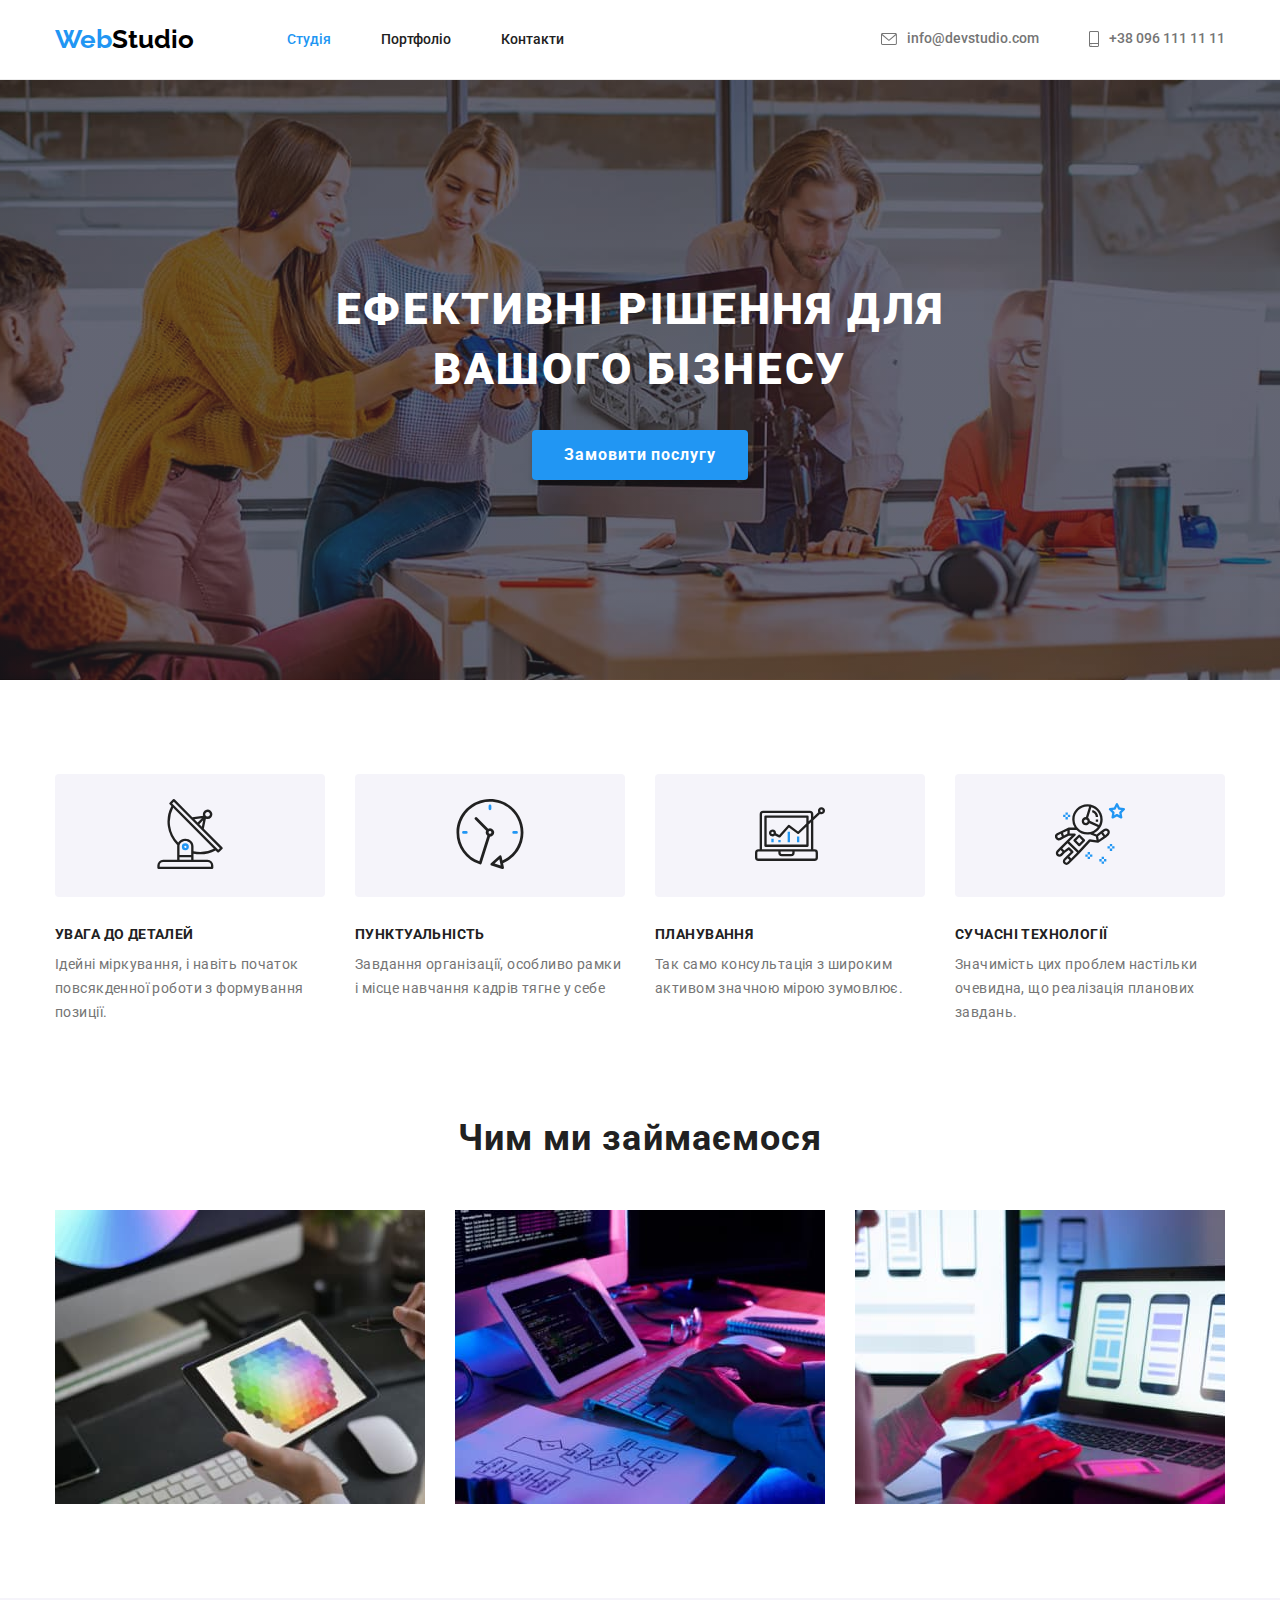
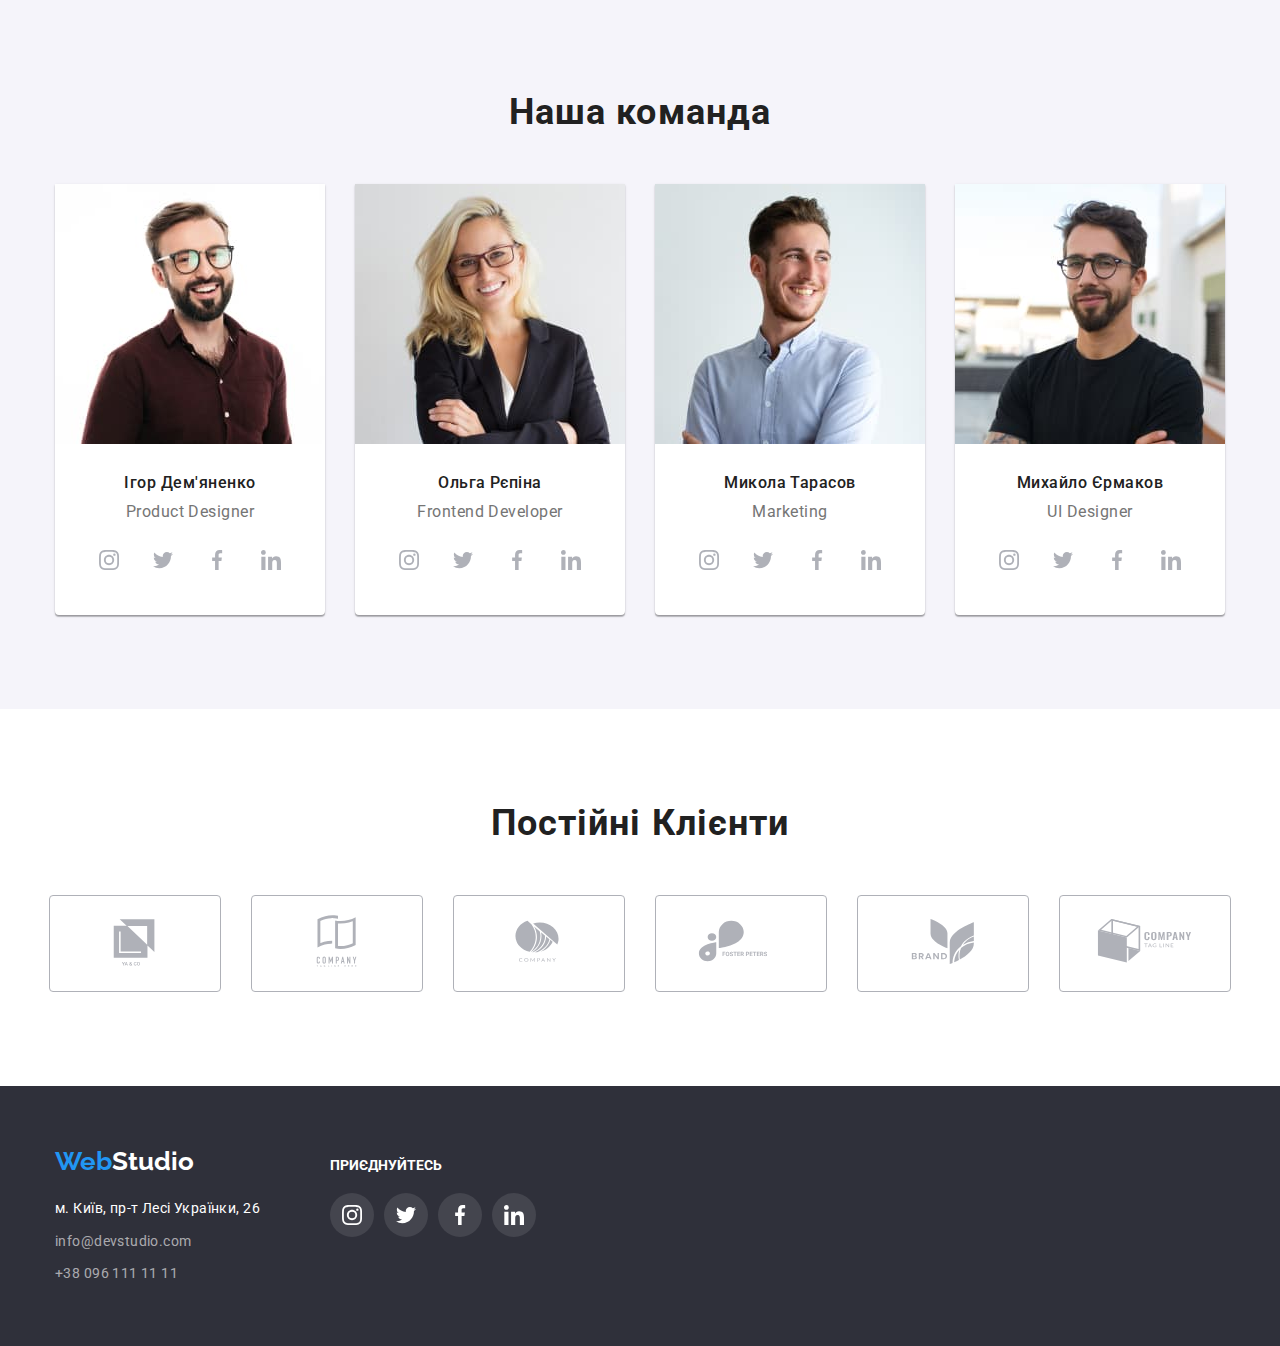
==== index.html @ 9d4edd41 "initial" ====
<!DOCTYPE html>
<html lang="uk">
<head>
  <meta charset="UTF-8">
  <meta http-equiv="X-UA-Compatible" content="IE=edge">
  <meta name="viewport" content="width=device-width, initial-scale=1.0">
  <title>Студія</title>
  <link rel="preconnect" href="https://fonts.googleapis.com">
  <link rel="preconnect" href="https://fonts.gstatic.com" crossorigin>
  <link href="https://fonts.googleapis.com/css2?family=Raleway:wght@700&family=Roboto:wght@400;500;700;900&display=swap"
    rel="stylesheet">
  <link rel="stylesheet" href="https://cdnjs.cloudflare.com/ajax/libs/modern-normalize/1.1.0/modern-normalize.min.css">
  <link rel="stylesheet" href="./styles/style.css">
  
</head>
<body>
  <header class="header">
    <div class="container nav-container">
      <nav class="nav-flex">
        <a href="./index.html" class="link logo-link">Web<span class="logo-part-black">Studio</span></a>
        <ul class="list nav-list">
          <li class="item"><a href="./index.html" class="link current navigation">Студія</a></li>
          <li class="item"><a href="./portfolio.html" class="link navigation">Портфоліо</a></li>
          <li class="item"><a href="4Сторінка" class="link navigation">Контакти</a></li>
        </ul>
      </nav>
      <ul class="list contacts-list">
        <li class="item mail"><a href="mailto:info@devstudio.com" class="link contacts-header"> 
          <svg class="icon-header" width="16" height="12">
            <use href="./images/symbol-defs.svg#icon-mail"></use>
          </svg> 
          info@devstudio.com</a></li>
        <li class="item tel"><a href="tel:+380961111111" class="link contacts-header">
          <svg class="icon-header" width="10" height="16">
            <use href="./images/symbol-defs.svg#icon-smartphone"></use>
          </svg>
          +38 096 111 11 11</a></li>
      </ul>
    </div>
    
  </header>
  <main>
    <section class="hero">
      <div class="container hero-container">
        <h1 class="hero-title">
          Ефективні рішення для вашого бізнесу
        </h1>
        <button type="button" class="hero-btn">Замовити послугу</button>
      </div>
      
    </section>
    <section class="section properties">
      <div class="container"><h2 hidden>Переваги</h2>
      <ul class="list properties-list">
        <li class="item">
          <div class="properties-svg-container"><svg class="properties-icon">
            <use href="./images/symbol-defs.svg#icon-antenna-1"></use>
          </svg></div>
          <h3 class="properties-title">Увага до деталей</h3>
          <p class="properties-text">Ідейні міркування, і навіть початок повсякденної роботи з формування позиції.</p>
        </li>
        <li class="item">
          <div class="properties-svg-container"><svg class="properties-icon">
            <use href="./images/symbol-defs.svg#icon-clock-1"></use>
          </svg></div>
          <h3 class="properties-title">Пунктуальність</h3>
          <p class="properties-text">Завдання організації, особливо рамки і місце навчання кадрів тягне у себе</p>
        </li>
        <li class="item">
          <div class="properties-svg-container"><svg class="properties-icon">
            <use href="./images/symbol-defs.svg#icon-diagram-1"></use>
          </svg></div>
          <h3 class="properties-title">Планування</h3>
          <p class="properties-text">Так само консультація з широким активом значною мірою зумовлює.</p>
        </li>
        <li class="item">
          <div class="properties-svg-container"><svg class="properties-icon">
            <use href="./images/symbol-defs.svg#icon-astronaut-1"></use>
          </svg></div>
          <h3 class="properties-title">Сучасні технології</h3>
          <p class="properties-text">Значимість цих проблем настільки очевидна, що реалізація планових завдань.</p>
        </li>
      </ul></div>
    </section>
    <section class="section work">
      <div class="container">
        <h2 class="section-title work-title">Чим ми займаємося</h2>
        <ul class="list work-list">
          <li class="item"><img class="img-block" src="./images/3img.jpg" alt="Сучасний дизайн" width="370" height="294"></li>
          <li class="item"><img class="img-block" src="./images/1img.jpg" alt="Написання коду" width="370" height="294"></li>
          <li class="item"><img class="img-block" src="./images/2img.jpg" alt="Створення зручного інтерфейсу" width="370" height="294"></li>
        </ul>
      </div>
    </section>
    <section class="section team">
      <div class="container">
        <h2 class="section-title team-title">Наша команда</h2>
        <ul class="list team-list">
          <li class="team-member">
            <img class="img-block" src="./images/Demyanko1.jpg" alt="фото працівника" width="270" height="260">
            <div class="member-description">
              <h3 class="team-name">Ігор Дем'яненко</h3>
              <p class="team-position">Product Designer</p>
              <ul class="list social-links-list">
                <li class="item">
                  <a class="social-link" href="#">
                    <svg class="social-logo">
                      <use href="./images/symbol-defs.svg#icon-instagram-2"></use>
                    </svg>
                  </a>
                  
                </li>
                <li class="item">
                  <a class="social-link" href="#">
                    <svg class="social-logo">
                      <use href="./images/symbol-defs.svg#icon-twitter-1"></use>
                    </svg>
                  </a>
                  
                </li>
                <li class="item">
                  <a class="social-link" href="#">
                    <svg class="social-logo">
                      <use href="./images/symbol-defs.svg#icon-facebook-1"></use>
                    </svg>
                  </a>
                  
                </li>
                <li class="item">
                  <a class="social-link" href="#">
                    <svg class="social-logo">
                      <use href="./images/symbol-defs.svg#icon-linkedin-1"></use>
                    </svg>
                  </a>
                </li>
              </ul>
            </div>
            
          </li>
          <li class="team-member">
            <img class="img-block" src="./images/Repina2.jpg" alt="фото працівника" width="270" height="260">
            <div class="member-description">
              <h3 class="team-name">Ольга Рєпіна</h3>
              <p class="team-position">Frontend Developer</p>
              <ul class="list social-links-list">
                <li class="item">
                  <a class="social-link" href="#">
                    <svg class="social-logo">
                      <use href="./images/symbol-defs.svg#icon-instagram-2"></use>
                    </svg>
                  </a>
              
                </li>
                <li class="item">
                  <a class="social-link" href="#">
                    <svg class="social-logo">
                      <use href="./images/symbol-defs.svg#icon-twitter-1"></use>
                    </svg>
                  </a>
              
                </li>
                <li class="item">
                  <a class="social-link" href="#">
                    <svg class="social-logo">
                      <use href="./images/symbol-defs.svg#icon-facebook-1"></use>
                    </svg>
                  </a>
              
                </li>
                <li class="item">
                  <a class="social-link" href="#">
                    <svg class="social-logo">
                      <use href="./images/symbol-defs.svg#icon-linkedin-1"></use>
                    </svg>
                  </a>
                </li>
              </ul>
            </div>

          </li>
          <li class="team-member">
            <img class="img-block" src="./images/Tarasov3.jpg" alt="фото працівника" width="270" height="260">
            <div class="member-description">
              <h3 class="team-name">Микола Тарасов</h3>
              <p class="team-position">Marketing</p>
              <ul class="list social-links-list">
                <li class="item">
                  <a class="social-link" href="#">
                    <svg class="social-logo">
                      <use href="./images/symbol-defs.svg#icon-instagram-2"></use>
                    </svg>
                  </a>
              
                </li>
                <li class="item">
                  <a class="social-link" href="#">
                    <svg class="social-logo">
                      <use href="./images/symbol-defs.svg#icon-twitter-1"></use>
                    </svg>
                  </a>
              
                </li>
                <li class="item">
                  <a class="social-link" href="#">
                    <svg class="social-logo">
                      <use href="./images/symbol-defs.svg#icon-facebook-1"></use>
                    </svg>
                  </a>
              
                </li>
                <li class="item">
                  <a class="social-link" href="#">
                    <svg class="social-logo">
                      <use href="./images/symbol-defs.svg#icon-linkedin-1"></use>
                    </svg>
                  </a>
                </li>
              </ul>
            </div>
          </li>
          <li class="team-member">
            <img class="img-block" src="./images/Yermakov4.jpg" alt="фото працівника" width="270" height="260">
            <div class="member-description">
              <h3 class="team-name">Михайло Єрмаков</h3>
              <p class="team-position">UI Designer</p>
              <ul class="list social-links-list">
                <li class="item">
                  <a class="social-link" href="#">
                    <svg class="social-logo">
                      <use href="./images/symbol-defs.svg#icon-instagram-2"></use>
                    </svg>
                  </a>
              
                </li>
                <li class="item">
                  <a class="social-link" href="#">
                    <svg class="social-logo">
                      <use href="./images/symbol-defs.svg#icon-twitter-1"></use>
                    </svg>
                  </a>
              
                </li>
                <li class="item">
                  <a class="social-link" href="#">
                    <svg class="social-logo">
                      <use href="./images/symbol-defs.svg#icon-facebook-1"></use>
                    </svg>
                  </a>
              
                </li>
                <li class="item">
                  <a class="social-link" href="#">
                    <svg class="social-logo">
                      <use href="./images/symbol-defs.svg#icon-linkedin-1"></use>
                    </svg>
                  </a>
                </li>
              </ul>
            </div>
          </li>
        </ul>
      </div>
    </section>
    <section class="section clients">
      <div class="container">
        <h2 class="section-title clients-title">Постійні Клієнти</h2>
        <ul class="list clients-list">
          <li class="item">
            <a class="client-link" href="#">
              <svg class="company-icon" width="106" height="60" >
                <use href="./images/symbol-defs.svg#icon-company1"></use>
              </svg>
            </a>
          </li>
          <li class="item">
            <a class="client-link" href="#">
              <svg class="company-icon" width="106" height="60">
                <use href="./images/symbol-defs.svg#icon-company2"></use>
              </svg>
            </a>
          </li>
          <li class="item">
            <a class="client-link" href="#">
              <svg class="company-icon" width="106" height="60">
                <use href="./images/symbol-defs.svg#icon-company3"></use>
              </svg>
            </a>
          </li>
          <li class="item">
            <a class="client-link" href="#">
              <svg class="company-icon" width="106" height="60">
                <use href="./images/symbol-defs.svg#icon-company4"></use>
              </svg>
            </a>
          </li>
          <li class="item">
            <a class="client-link" href="#">
              <svg class="company-icon" width="106" height="60">
                <use href="./images/symbol-defs.svg#icon-company5"></use>
              </svg>
            </a>
          </li>
          <li class="item">
            <a class="client-link" href="#">
              <svg class="company-icon" width="106" height="60">
                <use href="./images/symbol-defs.svg#icon-company6"></use>
              </svg>
            </a>
          </li>
        </ul>
      </div>
    </section>
  </main>
  <footer class="footer">
    <div class="container footer-container">
      <div>
        <a href="./index.html" class="link logo-link">Web<span class="logo-part-white">Studio</span></a>
        <address class="adress">
          <ul class="list footer-contacts">
            <li class="item"><a href="https://goo.gl/maps/nEx1NBvYDkWCobhn8" class="link google-adress" target="_blank"
                rel="noopener noreferrer nofollow">м. Київ, пр-т Лесі Українки, 26</a></li>
            <li class="item"><a href="mailto:info@devstudio.com" class="link contacts-footer">info@devstudio.com</a></li>
            <li class="item"><a href="tel:+380961111111" class="link contacts-footer">+38 096 111 11 11</a></li>
          </ul>
        </address>
      </div>
      <div class="footer-social-links">
        <p class="footer-text">Приєднуйтесь</p>
        <ul class="list social-links-list">
          <li class="item">
            <a class="social-link footer-social" href="#">
              <svg class="social-logo">
                <use href="./images/symbol-defs.svg#icon-instagram-2"></use>
              </svg>
            </a>
          </li>
           <li class="item">
            <a class="social-link footer-social" href="#">
              <svg class="social-logo">
                <use href="./images/symbol-defs.svg#icon-twitter-1"></use>
              </svg>
            </a>
          </li>
          <li class="item">
            <a class="social-link footer-social" href="#">
              <svg class="social-logo">
                <use href="./images/symbol-defs.svg#icon-facebook-1"></use>
              </svg>
            </a>
          
          </li>
          <li class="item">
            <a class="social-link footer-social" href="#">
              <svg class="social-logo">
                <use href="./images/symbol-defs.svg#icon-linkedin-1"></use>
              </svg>
            </a>
          </li>
        </ul>
      </div>
    </div>
  </footer>
</body>
</html>
---- styles/style.css ----
:root {
  --main-color: #212121;
  --second-color: #757575;
  --accent-color: #2196F3;
  --main-bcg-color: #ffffff;
  --second-bcg-color:#2F303A;
  
}

body {
  background-color: var(--main-bcg-color);
  color: var(--main-color);
  font-style: normal;
  font-family: 'Roboto', sans-serif;
  font-size: 14px;
}

h1, h2, h3,
h4, h5, h6,
p, ul{
  padding: 0;
  margin: 0;
}


/* general */
.img-block{
  display: block;
}

.container{
  width: 1200px;
  margin: 0 auto;
  padding: 0 15px;
}

.list{
  list-style: none;
}

.link {
  text-decoration: none;
}
.logo-link {
  color: var(--accent-color);
  font-family: 'Raleway';
  font-weight: 700;
  font-size: 26px;
  line-height: 1.19;

}
.link.current {
  color: var(--accent-color);
}

.section-title{
  font-weight: 700;
  font-size: 36px;
  line-height: 1.16;
  text-align: center;
  letter-spacing: 0.03em;
}


/* header */
.header{
  border-bottom: 1px solid #ECECEC;
  padding-top: 24px;
  padding-bottom: 24px;
}
.nav-container{
  display: flex;
  align-items: center;
}
.logo-part-black {
  color: #000000;
}
.nav-flex{
  display: flex;
}
.navigation {
  color: #212121;
  font-weight: 500;
  line-height: 1.14;
}
.navigation:hover,
.navigation:focus{
  color: var(--accent-color);
}
.nav-list{
  display: flex;
  align-items: center;
}
.nav-list {
  margin-left: 93px;
}
.nav-list .item:not(:last-child){
  margin-right: 50px;
}
.contacts-list{
  display: flex;
  margin-left: auto;
  
}
.icon-header{
  fill: currentColor;
  margin-right: 10px;
}
.contacts-list .item:not(:last-child){
  margin-right: 50px;
}
.contacts-header {
  display: flex;
  align-items: center;
  color: var(--second-color);
  font-weight: 500;
  line-height: 1.14;
}
.contacts-header:hover,
.contacts-header:focus {
  color: var(--accent-color);
}


/* main-index.html */
/* hero-section */
.hero {
  min-width: 1200px;
  max-width: 1600px;
  margin-left: auto;
  margin-right: auto;
  background-image: linear-gradient(#2F303A66, #2F303A66), 
    url(../images/hero-bcg.jpg), linear-gradient(#C4C4C4, #C4C4C4);
  background-size: cover;
  background-position: center;
  text-align: center;
  padding-top: 200px;
  padding-bottom: 200px;
}
.hero-title {
  color: #ffffff;
  text-transform: uppercase;
  font-weight: 900;
  font-size: 44px;
  line-height: 1.36;
  letter-spacing: 0.06em;
  margin-bottom: 30px;
  margin-right: auto;
  margin-left: auto;
  max-width: 696px;
  
}
.hero-btn{
  color: #ffffff;
  background-color: var(--accent-color);
  border: none;
  box-shadow: 0px 4px 4px rgba(0, 0, 0, 0.15);
  border-radius: 4px;
  min-width: 216px;
  cursor: pointer;
  padding: 10px 32px;
  font-family: 'Roboto';
  font-weight: 700;
  font-size: 16px;
  line-height: 1.875;
  letter-spacing: 0.06em;
}
.hero-btn:hover,
.hero-btn:focus{
  background-color: #188CE8;
}

/* properties-section */
.properties-list{
  display: flex;
}
.properties-list .item{
  width: 270px;
}
.properties-list .item:not(:last-child){
  margin-right: 30px;
}
.properties{
  padding-top: 94px;
  padding-bottom: 94px;
}
.properties-icon{
  width: 70px;
  height: 70px;
}
.properties-svg-container{
  padding: 25px 100px;
  margin-bottom: 30px;
  background-color: #F5F4FA;
  border-radius: 4px;
}
.properties-title {
  margin-bottom: 10px;
  line-height: 1.14;
  letter-spacing: 0.03em;
  text-transform: uppercase;
  font-size: 14px;
}
.properties-text {
  font-size: 14px;
  line-height: 1.71;
  letter-spacing: 0.03em;
  color: var(--second-color);
}

/* work-section */
.work-list{
  display: flex;
}

.work-list .item:not(:last-child){
  margin-right: 30px;
}
.work{
  padding-bottom: 94px;
}
.work-title{
  margin-bottom: 50px;
}

/* team-section */
.team-list{
  display: flex;
}
.team-title{
  margin-bottom: 50px;
}
.team{
  background-color: #F5F4FA;
  padding-top: 94px;
  padding-bottom: 94px;
  
}
.team-member{
  background-color: #ffffff;
  box-shadow: 0px 1px 3px rgba(0, 0, 0, 0.12), 0px 1px 1px rgba(0, 0, 0, 0.14), 0px 2px 1px rgba(0, 0, 0, 0.2);
  border-radius: 0px 0px 4px 4px;
  text-align: center;
}
.team-member:not(:last-child){
  margin-right: 30px;
}
.team-name{
  font-weight: 500;
  font-size: 16px;
  line-height: 1.18;    
  letter-spacing: 0.03em;
  color: var(--main-color);
  margin-bottom: 10px;
}
.team-position {
  font-size: 16px;
  line-height: 1.18;
  letter-spacing: 0.03em;
  color: var(--second-color);
  margin-bottom: 16px;
}
.member-description{
  padding-top: 30px;
  padding-bottom: 30px;
}
.social-links-list{
  display: flex;
  justify-content: center;
}
.social-links-list .item:not(:last-child){
  margin-right: 10px;
}
.social-logo{
  display: flex;
  align-items: center;
  width: 20px;
  height: 20px;
  fill: currentColor;
}
.social-link{
  display: inline-block;
  color: #AFB1B8;
  padding: 12px;
}
.social-link:hover,
.social-link:focus{
  border-radius: 50%;
  color: #fff;
  background-color: var(--accent-color);
}


/* clients-section */
.clients{
padding-top: 94px;
padding-bottom: 94px;
}
.clients-title{
  margin-bottom: 50px;
}
.clients-list{
  display: flex;
  justify-content: center;
}
.clients-list .item:not(:last-child) {
  margin-right: 30px;
} 
.client-link{
  display: inline-block;
  padding: 16px 32px;
  border: 1px solid #AFB1B8;
  border-radius: 4px;
  color: #AFB1B8;
}
.company-icon{
  fill: currentColor;
}
.client-link:hover,
.client-link:focus{
  border: 1px solid var(--accent-color);
  color: var(--accent-color);
}


/* footer */
.footer{
  background-color: var(--second-bcg-color);
  padding-top: 60px;
  padding-bottom: 60px;
}
.logo-part-white{
  color: #ffffff;
}
.adress{
  font-style: normal;
}
.google-adress{
  line-height: 1.71;
  letter-spacing: 0.03em;
  color: #FFFFFF;
}
.footer-contacts{
  margin-top: 20px;
}
.footer-contacts .item:not(:last-child){
  margin-bottom: 9px;
}
.contacts-footer{
  line-height: 1.71;
  letter-spacing: 0.03em;
  color: rgba(255, 255, 255, 0.6);
}
.google-adress:hover,
.google-adress:focus,
.contacts-footer:hover,
.contacts-footer:focus{
  color: var(--accent-color);
}
.footer-social-links{
  margin-left: 70px;
}
.footer-text{
  text-transform: uppercase;
  color: #fff;
  line-height: 1.142;
  font-weight: 700;
  margin-bottom: 20px;
}
.footer-container{
  display: flex;
  align-items: baseline;
}
.footer-social{
  background: rgba(255, 255, 255, 0.1);
  border-radius: 50%;
  color: #fff;
}


/* main portfolio.html */
.examples-section{
  padding-top: 94px;
  padding-bottom: 94px;
}
.filter{
  background-color: #F5F4FA;
  border: hidden;
  border-radius: 4px;
  font-family: 'Roboto', sans-serif;
  font-weight: 500;
  font-size: 16px;
  line-height: 1.62;
  letter-spacing: 0.03em;
  color: var(--main-color);
  padding: 6px 22px;
}
.filter:hover, 
.filter:focus{
  color: #ffffff;
  background-color: var(--accent-color);
  box-shadow: 0px 3px 1px rgba(0, 0, 0, 0.1), 0px 1px 2px rgba(0, 0, 0, 0.08), 0px 2px 2px rgba(0, 0, 0, 0.12);
}
.filter-list{
  display: flex;
  justify-content: center;
  margin-bottom: 50px;
}
.filter-list .item:not(:last-child){
  margin-right: 8px;
}
.examples-list{
  display: flex;
  flex-wrap: wrap;
}
.example-title{
  font-size: 18px;
  line-height: 2;
  letter-spacing: 0.06em;
  color: var(--main-color);
  margin-bottom: 4px;
}
.example-type{
  font-size: 16px;
  line-height: 1.87;
  letter-spacing: 0.03em;
  color: var(--second-color);
}
.example{
  width: calc((100% - 60px) / 3);
}
.example:hover,
.example:focus{
  box-shadow: 0px 1px 1px rgba(0, 0, 0, 0.12), 0px 4px 4px rgba(0, 0, 0, 0.06), 1px 4px 6px rgba(0, 0, 0, 0.16);
}
.example:not(:nth-child(3n)){
  margin-right: 30px;
}
.example:not(:nth-last-child(-n + 3)){
  margin-bottom: 30px;
}
.example-border{
  border: 1px solid #EEEEEE;
  padding: 20px 24px;
}
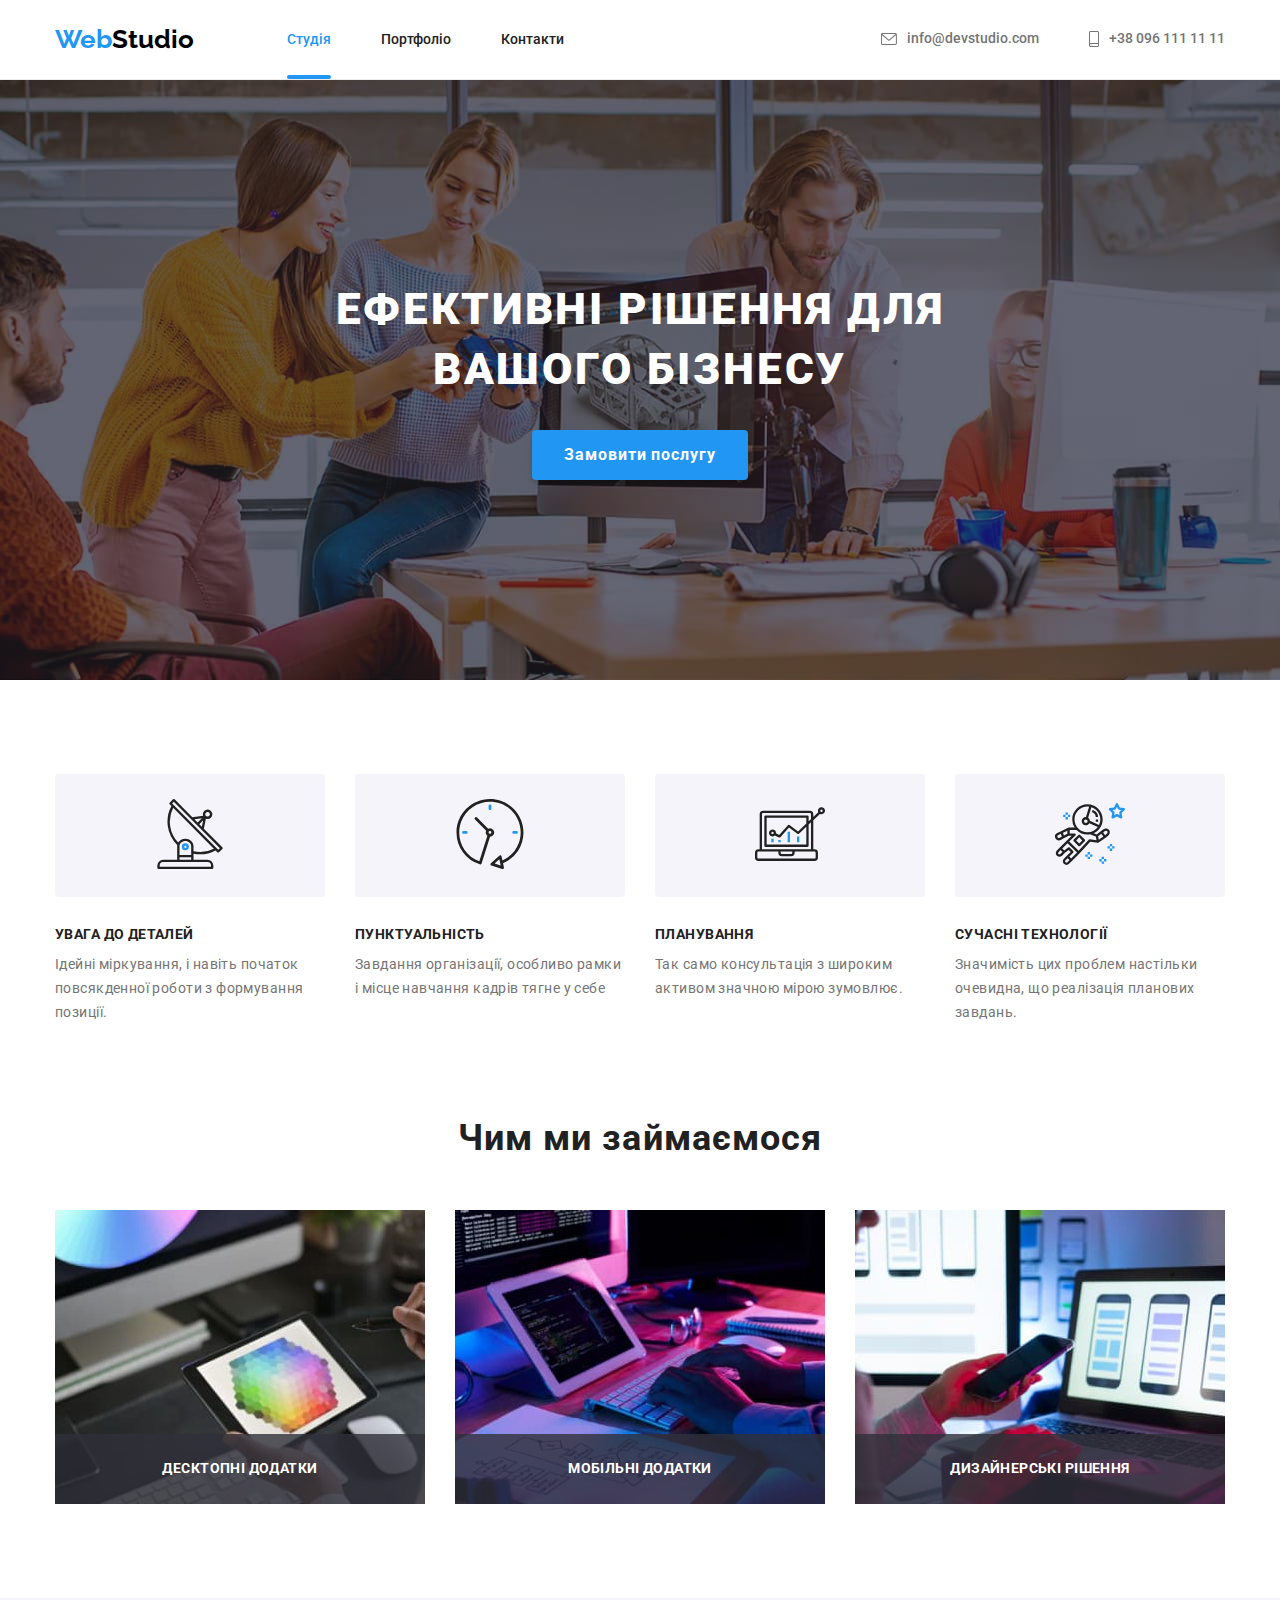
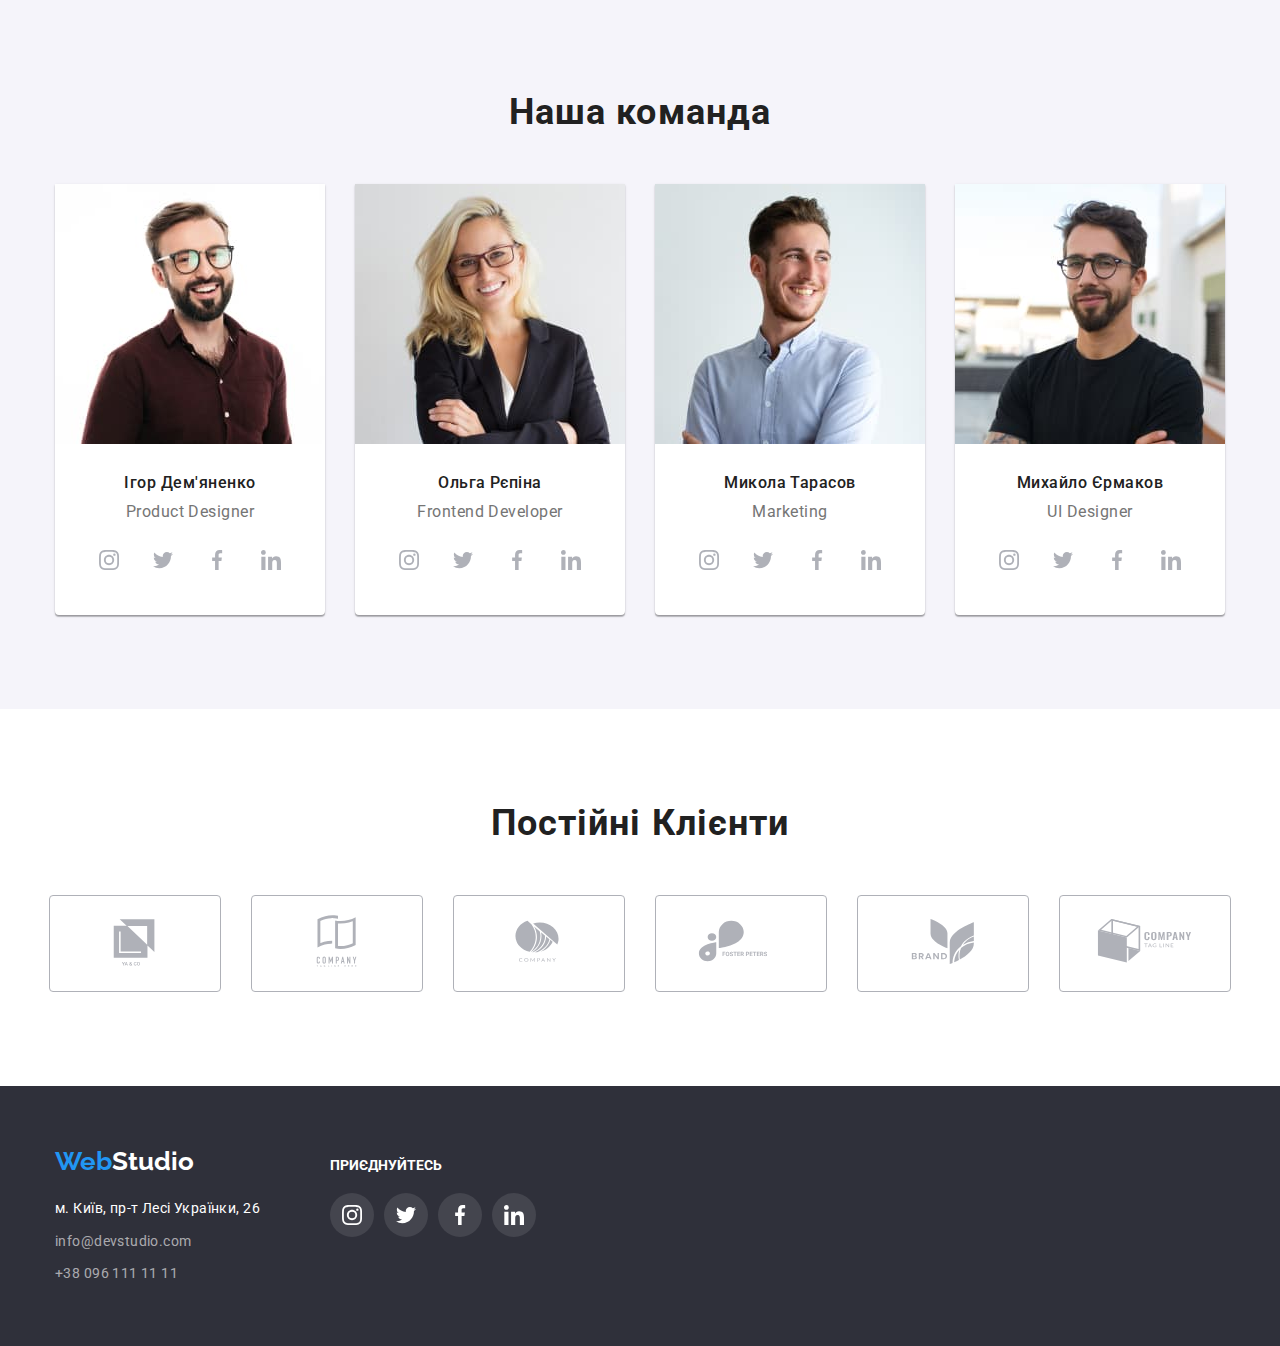
==== commit 6a229e4e: "transitions" ====
--- a/index.html
+++ b/index.html
@@ -86,9 +86,24 @@
       <div class="container">
         <h2 class="section-title work-title">Чим ми займаємося</h2>
         <ul class="list work-list">
-          <li class="item"><img class="img-block" src="./images/3img.jpg" alt="Сучасний дизайн" width="370" height="294"></li>
-          <li class="item"><img class="img-block" src="./images/1img.jpg" alt="Написання коду" width="370" height="294"></li>
-          <li class="item"><img class="img-block" src="./images/2img.jpg" alt="Створення зручного інтерфейсу" width="370" height="294"></li>
+          <li class="item">
+            <div class="work-thumb">
+              <img class="img-block" src="./images/3img.jpg" alt="Сучасний дизайн" width="370" height="294">
+              <p class="work-thumb-text">Десктопні додатки</p>
+            </div>
+          </li>
+          <li class="item">
+            <div class="work-thumb">
+              <img class="img-block" src="./images/1img.jpg" alt="Написання коду" width="370" height="294">
+              <p class="work-thumb-text">Мобільні додатки</p>
+            </div>
+          </li>
+          <li class="item">
+            <div class="work-thumb">
+              <img class="img-block" src="./images/2img.jpg" alt="Створення зручного інтерфейсу" width="370" height="294">
+              <p class="work-thumb-text">Дизайнерські рішення</p>
+            </div>
+          </li>
         </ul>
       </div>
     </section>
--- a/styles/style.css
+++ b/styles/style.css
@@ -51,6 +51,19 @@
 }
 .link.current {
   color: var(--accent-color);
+  
+}
+.current::after{
+  content: "";
+  position: absolute;
+  display: inline-block;
+  width: 100%;
+  background-color: var(--accent-color);
+  height: 4px;
+  border-radius: 2px;
+  left: 50%;
+  bottom: 0%;
+  transform: translate(-50%, 0%);
 }
 
 .section-title{
@@ -82,6 +95,11 @@
   color: #212121;
   font-weight: 500;
   line-height: 1.14;
+  padding-top:  32px;
+  padding-bottom: 32px;
+  position: relative;
+
+  transition: color 250ms cubic-bezier(0.4, 0, 0.2, 1);
 }
 .navigation:hover,
 .navigation:focus{
@@ -91,9 +109,11 @@
   display: flex;
   align-items: center;
 }
+
 .nav-list {
   margin-left: 93px;
 }
+
 .nav-list .item:not(:last-child){
   margin-right: 50px;
 }
@@ -115,6 +135,8 @@
   color: var(--second-color);
   font-weight: 500;
   line-height: 1.14;
+
+  transition: color 250ms cubic-bezier(0.4, 0, 0.2, 1);
 }
 .contacts-header:hover,
 .contacts-header:focus {
@@ -164,6 +186,8 @@
   font-size: 16px;
   line-height: 1.875;
   letter-spacing: 0.06em;
+
+  transition: background-color 250ms cubic-bezier(0.4, 0, 0.2, 1) ;
 }
 .hero-btn:hover,
 .hero-btn:focus{
@@ -216,6 +240,24 @@
 .work-list .item:not(:last-child){
   margin-right: 30px;
 }
+
+.work-thumb {
+  position: relative;
+}
+.work-thumb-text{
+  position: absolute;
+  bottom: 0;
+  color: #fff;
+  background-color: rgba(47, 48, 58, 0.8);
+  padding-top: 27px;
+  padding-bottom: 27px;
+  text-align: center;
+  width: 100%;
+  font-weight: 700;
+  line-height: 1.14;
+  text-transform: uppercase;
+  letter-spacing: 0.03em;
+}
 .work{
   padding-bottom: 94px;
 }
@@ -282,10 +324,14 @@
   display: inline-block;
   color: #AFB1B8;
   padding: 12px;
+  border-radius: 50%;
+
+  transition: background-color 250ms cubic-bezier(0.4, 0, 0.2, 1),
+   color 250ms cubic-bezier(0.4, 0, 0.2, 1);
 }
 .social-link:hover,
 .social-link:focus{
-  border-radius: 50%;
+  
   color: #fff;
   background-color: var(--accent-color);
 }
@@ -312,6 +358,8 @@
   border: 1px solid #AFB1B8;
   border-radius: 4px;
   color: #AFB1B8;
+
+  transition: color 250ms cubic-bezier(0.4, 0, 0.2, 1);
 }
 .company-icon{
   fill: currentColor;
@@ -339,6 +387,8 @@
   line-height: 1.71;
   letter-spacing: 0.03em;
   color: #FFFFFF;
+
+  transition: color 250ms cubic-bezier(0.4, 0, 0.2, 1);
 }
 .footer-contacts{
   margin-top: 20px;
@@ -350,6 +400,8 @@
   line-height: 1.71;
   letter-spacing: 0.03em;
   color: rgba(255, 255, 255, 0.6);
+
+  transition: color 250ms cubic-bezier(0.4, 0, 0.2, 1);
 }
 .google-adress:hover,
 .google-adress:focus,
@@ -394,6 +446,10 @@
   letter-spacing: 0.03em;
   color: var(--main-color);
   padding: 6px 22px;
+
+  transition: color 250ms cubic-bezier(0.4, 0, 0.2, 1),
+  background-color 250ms cubic-bezier(0.4, 0, 0.2, 1), 
+  box-shadow 250ms cubic-bezier(0.4, 0, 0.2, 1);
 }
 .filter:hover, 
 .filter:focus{
@@ -428,6 +484,32 @@
 }
 .example{
   width: calc((100% - 60px) / 3);
+  transition: box-shadow 250ms cubic-bezier(0.4, 0, 0.2, 1);
+}
+.example-thumb{
+  position: relative;
+  overflow: hidden;
+}
+.example-overlay{
+  position: absolute;
+  top: 0%;
+  left: 0%;
+  width: 100%;
+  height: 100%;
+  padding: 63px 24px;
+  background: rgba(33, 150, 243, 0.9);
+  transform: translateY(100%);
+  transition: transform 250ms cubic-bezier(0.4, 0, 0.2, 1);
+}
+.example-overlay-text{
+  font-weight: 400;
+  font-size: 18px;
+  line-height: 1.55;
+  letter-spacing: 0.03em;
+  color: #FFFFFF;
+}
+.example:hover .example-overlay{
+  transform: translateY(0%);
 }
 .example:hover,
 .example:focus{
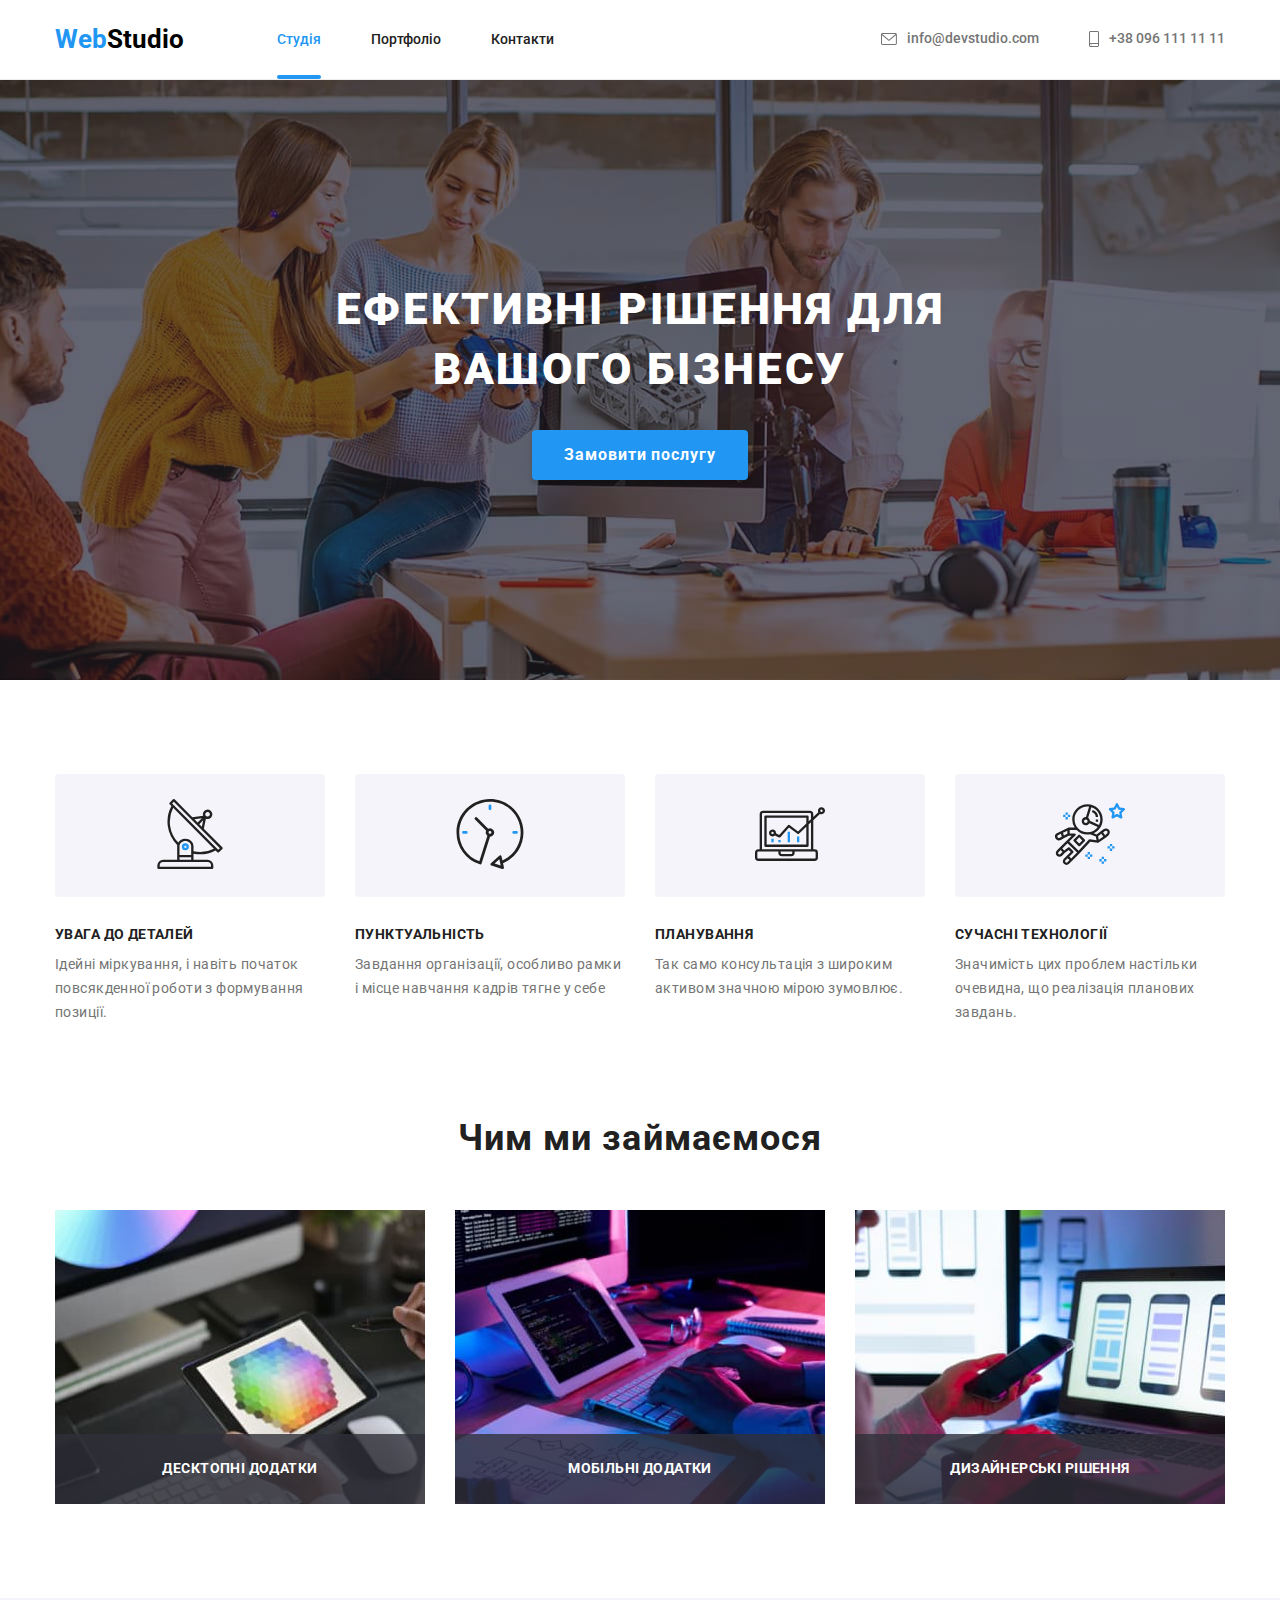
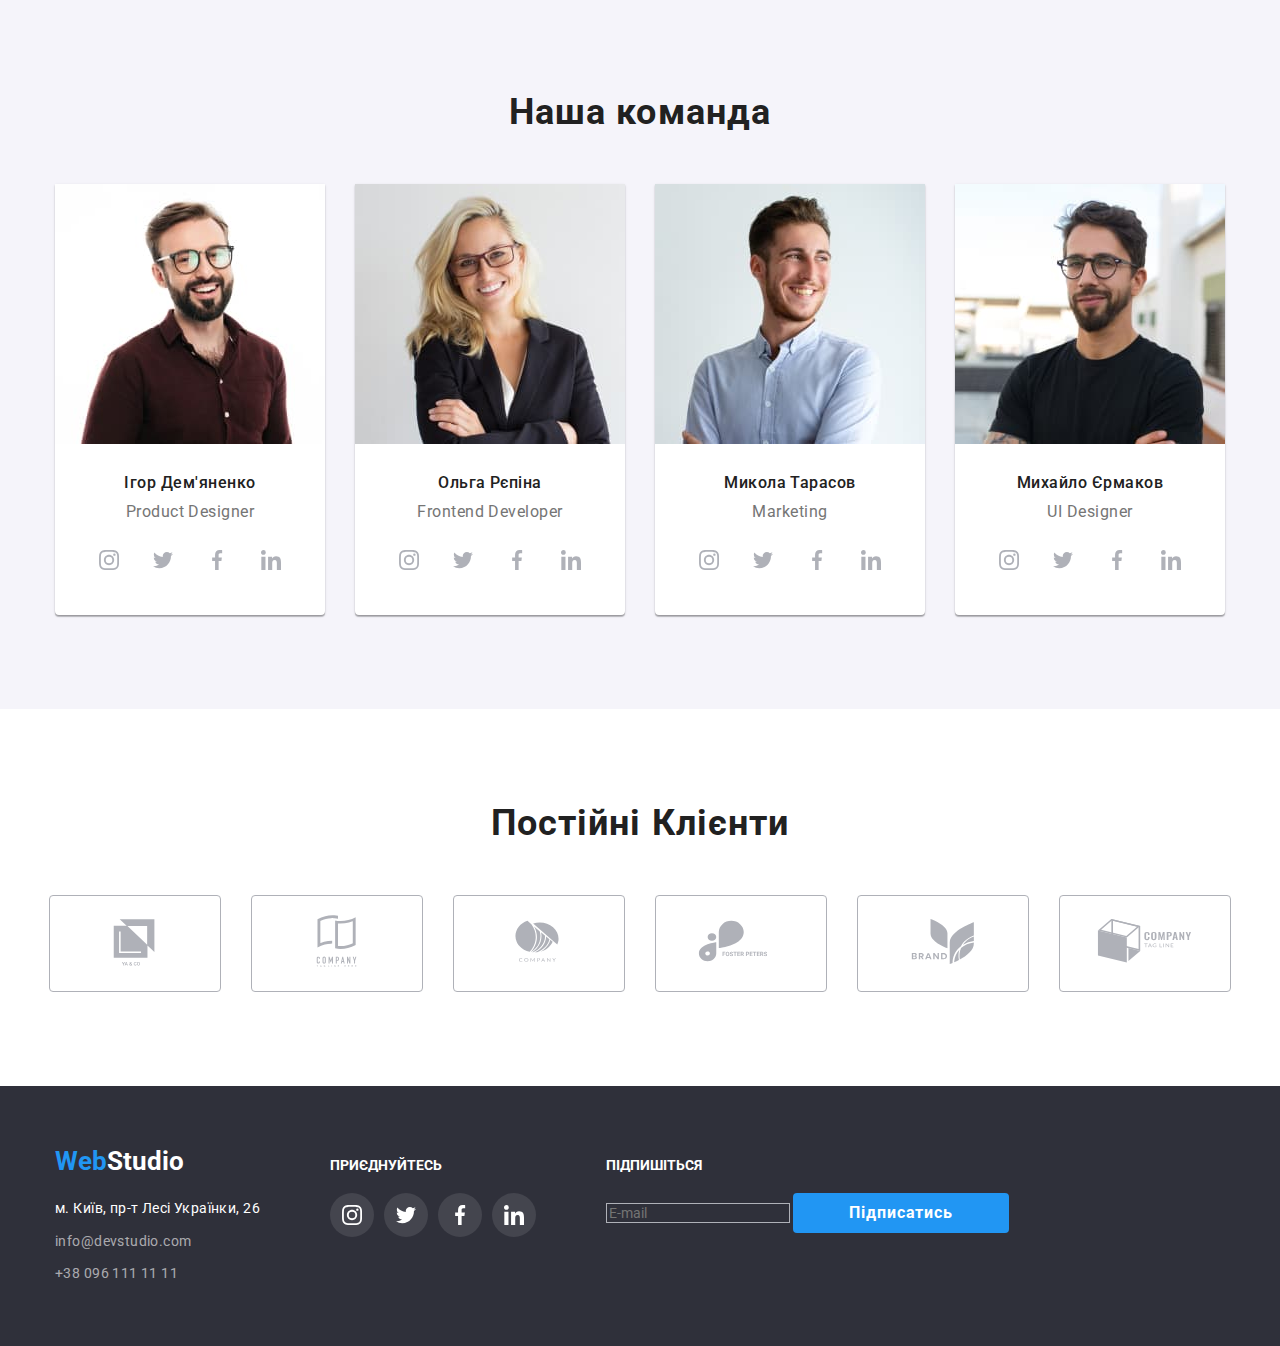
==== commit 73591993: "form" ====
--- a/index.html
+++ b/index.html
@@ -45,7 +45,7 @@
         <h1 class="hero-title">
           Ефективні рішення для вашого бізнесу
         </h1>
-        <button type="button" class="hero-btn">Замовити послугу</button>
+        <button type="button" class="hero-btn" data-modal-open>Замовити послугу</button>
       </div>
       
     </section>
@@ -325,6 +325,15 @@
         </ul>
       </div>
     </section>
+    <div class="backdrop is-hidden" data-modal>
+      <div class="modal">
+        <button type="button" class="close-btn" data-modal-close>
+          <svg width="11" height="11">
+            <use href="./images/symbol-defs.svg#icon-cross"></use>
+          </svg>
+        </button>
+      </div>
+    </div>
   </main>
   <footer class="footer">
     <div class="container footer-container">
@@ -373,7 +382,13 @@
           </li>
         </ul>
       </div>
+      <form class="subscribe-form">
+        <label for="subscribe" class="subscribe-label footer-text">Підпишіться</label>
+        <input type="email" class="email-input" placeholder="E-mail" id="subscribe">
+        <button type="submit" class="subscribe-btn">Підписатись </button>
+      </form>
     </div>
   </footer>
+  <script src="./js/modal.js"></script>
 </body>
 </html>--- a/styles/style.css
+++ b/styles/style.css
@@ -43,7 +43,7 @@
 }
 .logo-link {
   color: var(--accent-color);
-  font-family: 'Raleway';
+  font-family: 'Raleway' sans-serif;
   font-weight: 700;
   font-size: 26px;
   line-height: 1.19;
@@ -74,6 +74,46 @@
   letter-spacing: 0.03em;
 }
 
+.backdrop{
+  position: fixed;
+  left: 0px;
+  top: 0px;
+  width: 100vw;
+  height: 100vh;
+  background-color : rgba(0, 0, 0, 0.2);
+  opacity: 1;
+  transition: opacity 250ms cubic-bezier(0.4, 0, 0.2, 1);
+}
+.backdrop.is-hidden{
+  opacity: 0;
+  pointer-events: none;
+}
+
+.modal{
+  position: absolute;
+  left: 50%;
+  top: 50%;
+  transform: translate(-50%, -50%) scale(1);
+  height: 581px;
+  width: 528px;
+  background-color: #fff;
+  border-radius: 4px;
+  transition: transform 250ms cubic-bezier(0.4, 0, 0.2, 1);
+}
+.backdrop.is-hidden .modal{
+  transform: translate(-50%, -50%) scale(0.8);
+}
+.close-btn{
+  position: absolute;
+  top: 8px;
+  right: 8px;
+  border-radius: 50%;
+  width: 30px;
+  height: 30px;
+  background: #FFFFFF;
+  border: 1px solid rgba(0, 0, 0, 0.1);
+  cursor: pointer;
+}
 
 /* header */
 .header{
@@ -181,7 +221,7 @@
   min-width: 216px;
   cursor: pointer;
   padding: 10px 32px;
-  font-family: 'Roboto';
+  font-family: 'Roboto' sans-serif;
   font-weight: 700;
   font-size: 16px;
   line-height: 1.875;
@@ -428,6 +468,30 @@
   border-radius: 50%;
   color: #fff;
 }
+.subscribe-label{
+  display: block;
+}
+.subscribe-form{
+  margin-left: 70px;
+}
+.email-input{
+  border: 1px solid #AFB1B8;
+  background-color: inherit;
+}
+.subscribe-btn{
+  color: #ffffff;
+  background-color: var(--accent-color);
+  border: none;
+  letter-spacing: 0.06em;
+  border-radius: 4px;
+  min-width: 216px;
+  cursor: pointer;
+  padding: 5px 32px;
+  font-family: 'Roboto' sans-serif;
+  font-weight: 700;
+  font-size: 16px;
+  line-height: 1.875;
+}
 
 
 /* main portfolio.html */
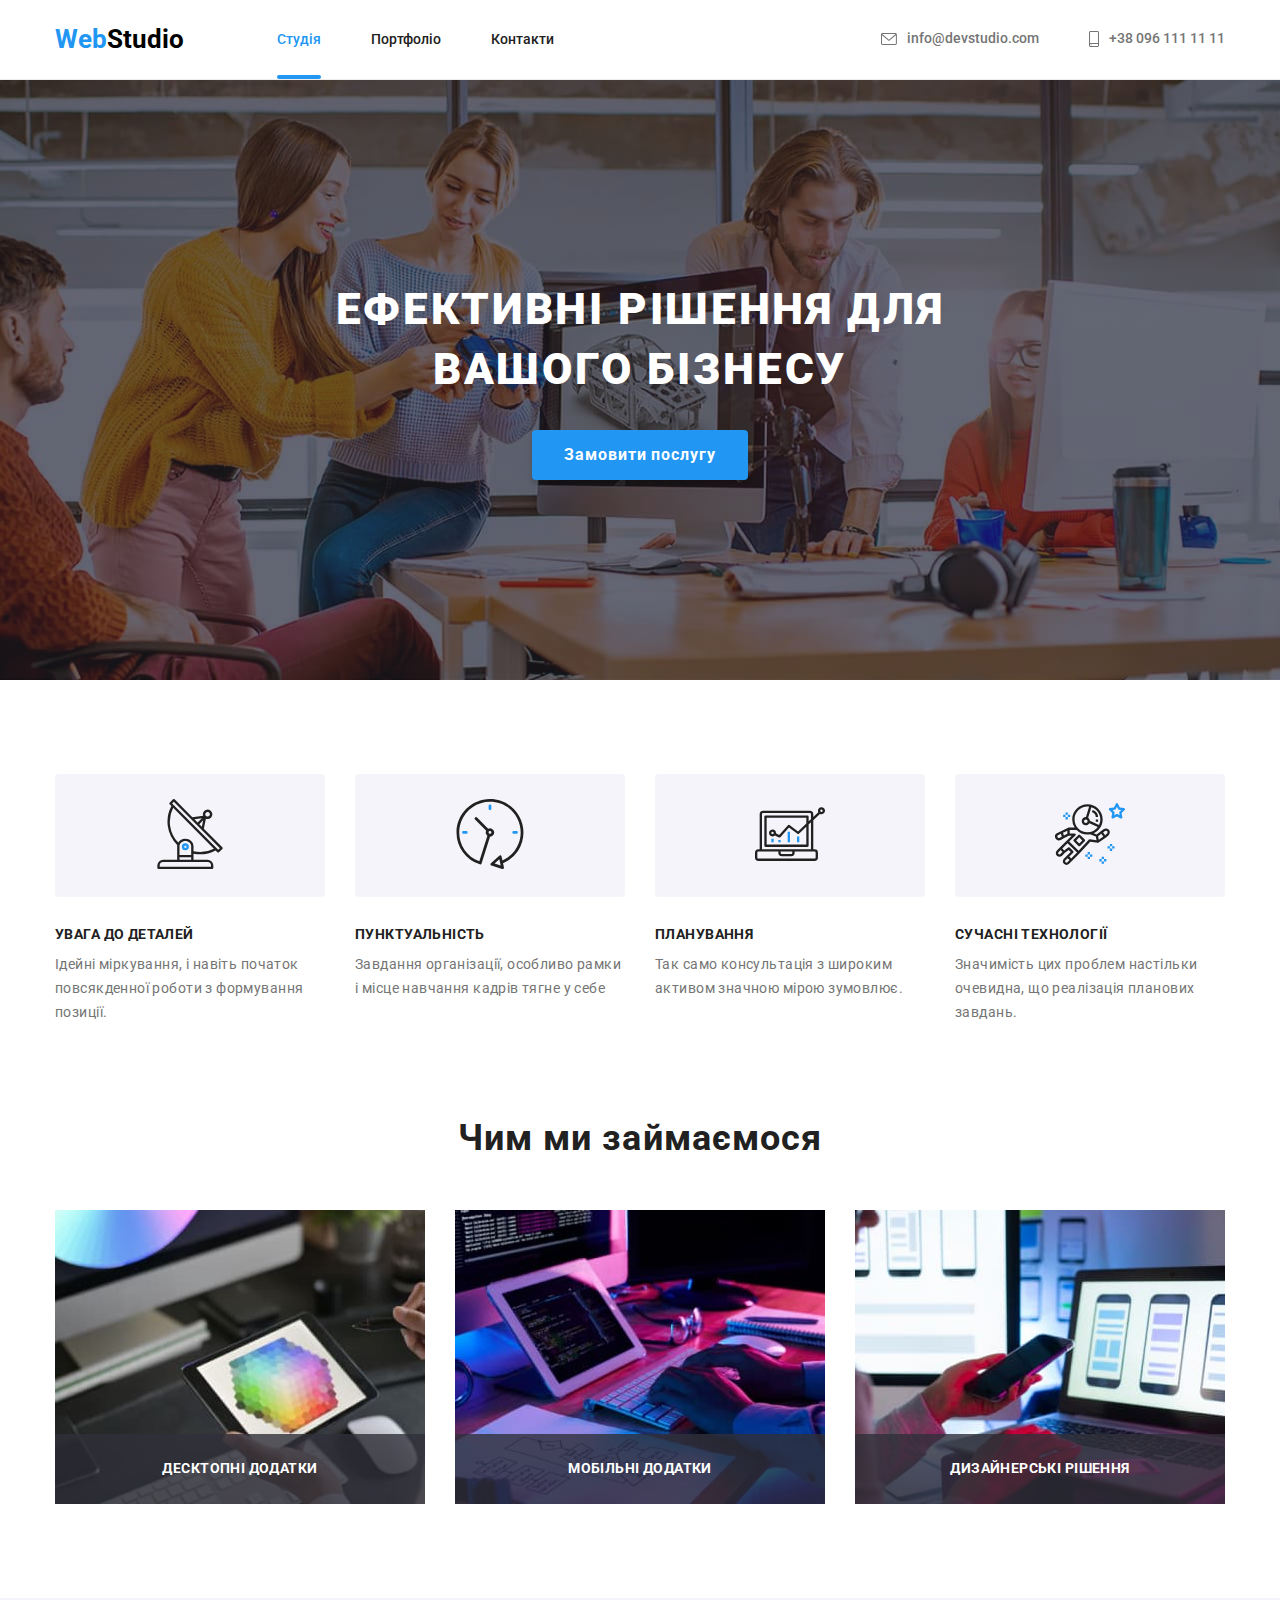
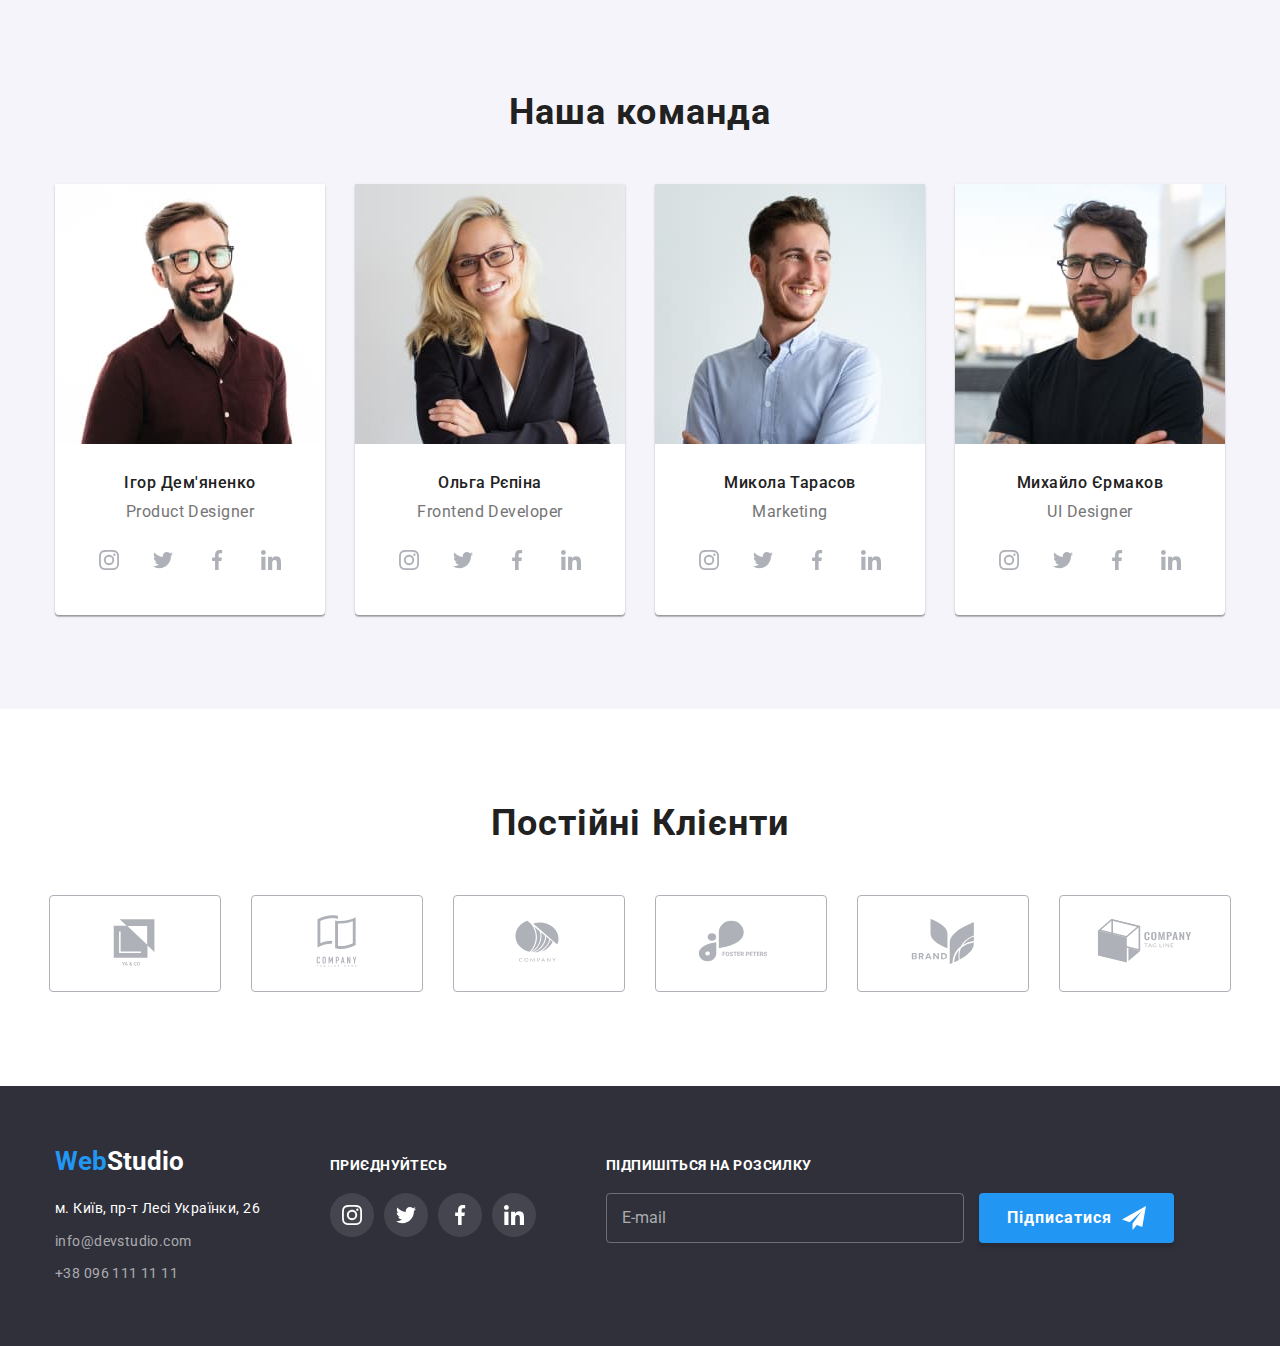
==== commit 5423df89: "subscribe" ====
--- a/index.html
+++ b/index.html
@@ -332,6 +332,7 @@
             <use href="./images/symbol-defs.svg#icon-cross"></use>
           </svg>
         </button>
+        
       </div>
     </div>
   </main>
@@ -383,9 +384,15 @@
         </ul>
       </div>
       <form class="subscribe-form">
-        <label for="subscribe" class="subscribe-label footer-text">Підпишіться</label>
-        <input type="email" class="email-input" placeholder="E-mail" id="subscribe">
-        <button type="submit" class="subscribe-btn">Підписатись </button>
+        <label for="subscribe" class="subscribe-label footer-text">Підпишіться на розсилку</label>
+        <div class="subscribe-container">
+          <input type="email" class="email-input" placeholder="E-mail" id="subscribe">
+          <button type="submit" class="subscribe-btn">Підписатися
+            <svg class="subscribe-svg" width="24" height="24">
+              <use href="./images/symbol-defs.svg#icon-send"></use>
+            </svg>
+          </button>
+        </div>
       </form>
     </div>
   </footer>
--- a/styles/style.css
+++ b/styles/style.css
@@ -96,6 +96,7 @@
   transform: translate(-50%, -50%) scale(1);
   height: 581px;
   width: 528px;
+  padding: 40px;
   background-color: #fff;
   border-radius: 4px;
   transition: transform 250ms cubic-bezier(0.4, 0, 0.2, 1);
@@ -113,6 +114,10 @@
   background: #FFFFFF;
   border: 1px solid rgba(0, 0, 0, 0.1);
   cursor: pointer;
+  transition: fill 250ms cubic-bezier(0.4, 0, 0.2, 1);
+}
+.close-btn:hover{
+  fill: var(--accent-color);
 }
 
 /* header */
@@ -455,6 +460,7 @@
 .footer-text{
   text-transform: uppercase;
   color: #fff;
+  letter-spacing: 0.03em;
   line-height: 1.142;
   font-weight: 700;
   margin-bottom: 20px;
@@ -474,25 +480,45 @@
 .subscribe-form{
   margin-left: 70px;
 }
+.subscribe-container{
+  display: flex;
+}
 .email-input{
-  border: 1px solid #AFB1B8;
+  border: 1px solid rgba(255, 255, 255, 0.3);
+  border-radius: 4px;
   background-color: inherit;
+  width: 358px;
+  padding-top: 15px;
+  padding-bottom: 15px;
+  padding-left: 15px;
+  color: #FFFFFF;
+}
+.email-input::placeholder{
+  color: rgba(255, 255, 255, 0.6);
+  font-size: 16px;
 }
 .subscribe-btn{
+  display: flex;
+  align-items: center;
   color: #ffffff;
   background-color: var(--accent-color);
+  box-shadow: 0px 4px 4px rgba(0, 0, 0, 0.15);
   border: none;
   letter-spacing: 0.06em;
   border-radius: 4px;
-  min-width: 216px;
   cursor: pointer;
-  padding: 5px 32px;
+  margin-left: 15px;
+  padding: 10px 28px;
   font-family: 'Roboto' sans-serif;
   font-weight: 700;
   font-size: 16px;
   line-height: 1.875;
 }
 
+.subscribe-svg{
+  fill: #fff;
+  margin-left: 10px;
+}
 
 /* main portfolio.html */
 .examples-section{
